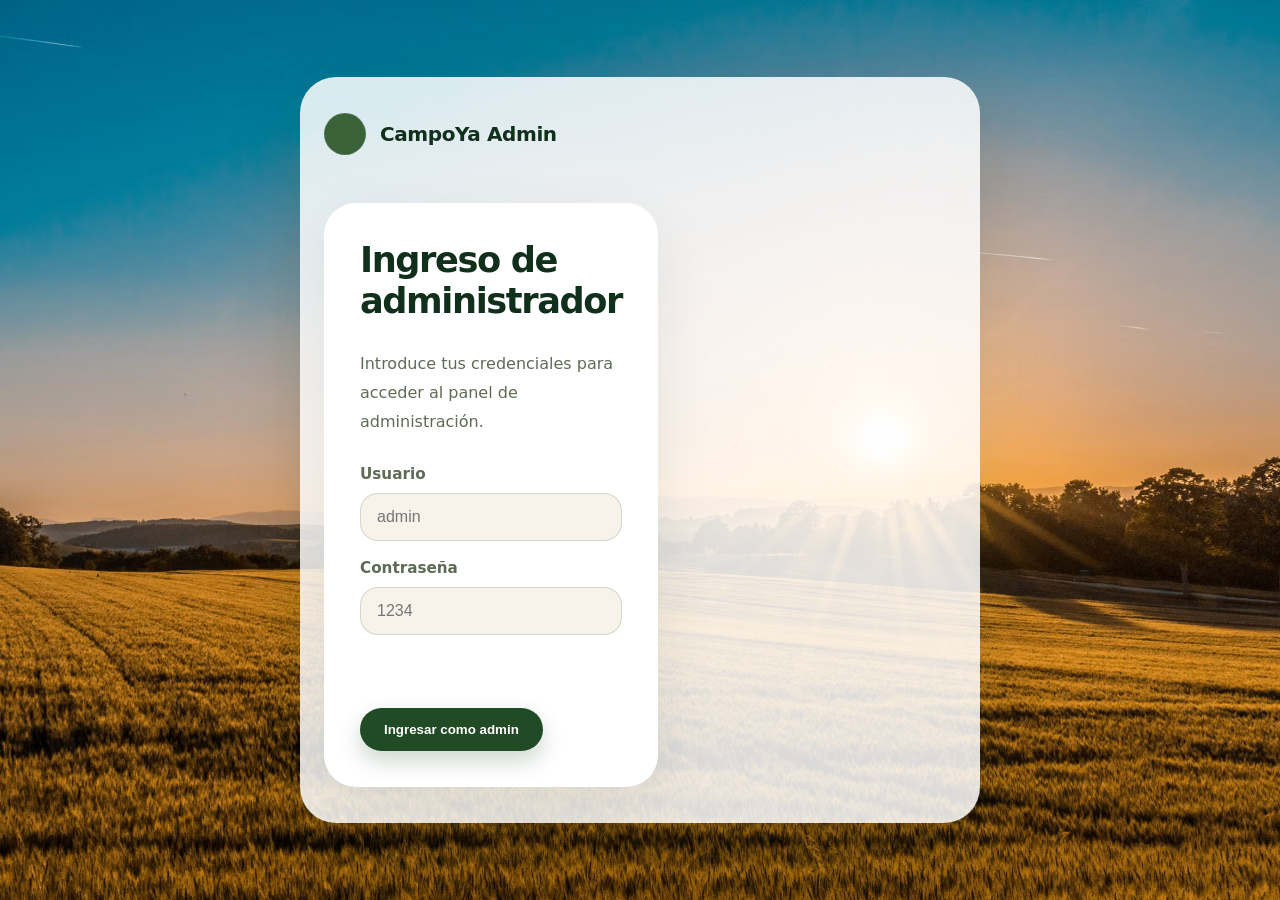
==== Frontend/admin.html @ e8811bdb "creacion del Login" ====
<!DOCTYPE html>
<html lang="es">
<head>
    <meta charset="UTF-8">
    <meta name="viewport" content="width=device-width, initial-scale=1.0">
    <title>Admin - CampoYa</title>
    <link rel="stylesheet" href="styles/styles.css">
    <link rel="stylesheet" href="styles/estilologin.css">
</head>
<body class="admin-login">
    <main class="page">
        <header class="topbar">
            <a href="index.html" class="brand">
                <span class="brand-circle"></span>
                CampoYa Admin
            </a>
        </header>

        <section class="hero">
            <div class="login-panel" id="loginPanel">
                <h1>Ingreso de administrador</h1>
                <p>Introduce tus credenciales para acceder al panel de administración.</p>
                <form id="adminLoginForm">
                    <label>
                        Usuario
                        <input type="text" name="username" placeholder="admin" required>
                    </label>
                    <label>
                        Contraseña
                        <input type="password" name="password" placeholder="1234" required>
                    </label>
                    <p class="error-msg" id="loginError" aria-live="polite"></p>
                    <button type="submit" class="primary">Ingresar como admin</button>
                </form>
            </div>

            <div class="admin-panel" id="adminPanel" hidden>
                <div class="admin-header">
                    <h1>Panel de administración</h1>
                    <button id="logoutButton" class="secondary">Cerrar sesión</button>
                </div>
                <div class="admin-content">
                    <div class="admin-card">
                        <h2>Bienvenido, admin</h2>
                        <p>Desde aquí puedes revisar pedidos, gestionar productos y ver el estado del sitio.</p>
                    </div>
                    <div class="admin-card">
                        <h3>Acciones disponibles</h3>
                        <ul>
                            <li>Ver lista de pedidos recientes</li>
                            <li>Gestionar productos y granjas</li>
                            <li>Revisar información de entregas</li>
                        </ul>
                    </div>
                </div>
            </div>
        </section>
    </main>

    <script src="admin/admin.js" defer></script>
</body>
</html>
---- Frontend/styles/styles.css ----
:root {
            --bg: #f3ecdb;
            --surface: #ffffff;
            --surface-soft: #f7f3ea;
            --text: #10301b;
            --text-muted: #5f6b55;
            --green: #214b24;
            --green-soft: #e3f2d9;
            --accent: #f39c2d;
            --shadow: 0 20px 60px rgba(22, 42, 23, 0.08);
            --radius: 28px;
            --card-radius: 24px;
        }

        * {
            box-sizing: border-box;
        }

        body {
            margin: 0;
            font-family: Inter, system-ui, -apple-system, BlinkMacSystemFont, "Segoe UI", sans-serif;
            background: radial-gradient(circle at top left, rgba(198, 229, 181, 0.4), transparent 35%),
                        radial-gradient(circle at bottom right, rgba(227, 236, 186, 0.55), transparent 28%),
                        var(--bg);
            color: var(--text);
        }

        .page {
            max-width: 1240px;
            margin: 0 auto;
            padding: 36px 24px 64px;
        }

        .topbar {
            display: flex;
            align-items: center;
            justify-content: space-between;
            gap: 16px;
            flex-wrap: wrap;
        }

        .brand {
            display: inline-flex;
            align-items: center;
            gap: 14px;
            font-weight: 700;
            font-size: 1.25rem;
            letter-spacing: -0.02em;
                text-decoration: none;
                color: var(--text);
        }

        .brand-circle {
            width: 42px;
            height: 42px;
            border-radius: 50%;
            background: #3a6238;
            box-shadow: inset 0 0 0 1px rgba(255,255,255,0.1);
            text-decoration: none;
        }

        .nav-links {
            display: flex;
            gap: 26px;
            list-style: none;
            padding: 0;
            margin: 0;
            color: var(--text-muted);
            font-size: 0.96rem;
        }

        .nav-links li a {
            text-decoration: none;
            color: inherit;
            transition: color 0.2s ease;
        }

        .nav-links li a:hover {
            color: var(--green);
        }

        .login-btn {
            padding: 14px 24px;
            border-radius: 999px;
            border: none;
            background: var(--green);
            color: white;
            font-weight: 600;
            cursor: pointer;
            transition: transform 0.2s ease, box-shadow 0.2s ease;
        }

        .login-btn:hover {
            transform: translateY(-1px);
            box-shadow: 0 14px 30px rgba(33, 75, 36, 0.18);
        }

        .hero {
            display: grid;
            grid-template-columns: 1.2fr 1fr;
            gap: 46px;
            align-items: center;
            margin-top: 48px;
        }

        .hero-main {
            max-width: 620px;
        }

        .search-panel {
            display: inline-flex;
            align-items: center;
            gap: 16px;
            background: var(--surface);
            padding: 14px 18px;
            border-radius: 999px;
            box-shadow: var(--shadow);
            margin-top: 28px;
            border: 1px solid rgba(33, 75, 36, 0.08);
        }

        .search-panel span {
            display: inline-flex;
            align-items: center;
            gap: 10px;
            font-size: 0.92rem;
            color: var(--green);
        }

        .search-panel svg {
            width: 18px;
            height: 18px;
            color: var(--green);
        }

        .search-panel button {
            padding: 10px 24px;
            border-radius: 999px;
            border: none;
            background: var(--green);
            color: white;
            font-weight: 600;
            cursor: pointer;
            box-shadow: 0 10px 22px rgba(33, 75, 36, 0.22);
        }

        .hero-title {
            font-size: clamp(3rem, 4.5vw, 4.5rem);
            line-height: 0.95;
            margin: 26px 0 18px;
            letter-spacing: -0.06em;
        }

        .hero-title em {
            font-style: normal;
            font-weight: 700;
            color: #2d6b33;
        }

        .hero-copy {
            max-width: 560px;
            color: var(--text-muted);
            line-height: 1.85;
            font-size: 1rem;
        }

        .actions {
            display: flex;
            flex-wrap: wrap;
            gap: 14px;
            margin: 34px 0 40px;
        }

        .actions .primary,
        .actions .secondary {
            padding: 16px 28px;
            border-radius: 999px;
            font-weight: 700;
            border: none;
            cursor: pointer;
        }

        .actions .primary {
            color: white;
            background: linear-gradient(135deg, #e5891f, #f5b24e);
        }

        .actions .secondary {
            background: var(--surface);
            color: var(--text);
            box-shadow: 0 18px 40px rgba(20, 40, 24, 0.08);
        }

        .stats-grid {
            display: grid;
            grid-template-columns: repeat(3, minmax(0, 1fr));
            gap: 18px;
        }

        .stat-card {
            padding: 24px;
            border-radius: 24px;
            background: var(--surface);
            box-shadow: var(--shadow);
        }

        .stat-card strong {
            display: block;
            font-size: 1.25rem;
            margin-bottom: 10px;
        }

        .stat-card span {
            color: var(--text-muted);
            font-size: 0.95rem;
            line-height: 1.7;
        }

        .hero-visual {
            position: relative;
            min-height: 520px;
            display: flex;
            align-items: center;
            justify-content: center;
        }

        .visual-card {
            position: relative;
            width: 100%;
            height: 100%;
            min-height: 520px;
            border-radius: 38px;
            background: linear-gradient(180deg, #e9f0dc 0%, #d6e7bc 100%);
            box-shadow: var(--shadow);
            overflow: hidden;
        }

        .circle-dot {
            position: absolute;
            border-radius: 50%;
            background: rgba(80, 135, 71, 0.65);
            filter: blur(1px);
        }

        .circle-dot.small { width: 90px; height: 90px; top: 40px; left: 60px; }
        .circle-dot.medium { width: 120px; height: 120px; top: 100px; right: 70px; }
        .circle-dot.large { width: 130px; height: 130px; bottom: 90px; left: 110px; background: rgba(139, 170, 105, 0.9); }

        .visual-box {
            position: absolute;
            width: 260px;
            height: 220px;
            border-radius: 32px;
            background: rgba(255,255,255,0.72);
            backdrop-filter: blur(10px);
            border: 1px solid rgba(255,255,255,0.9);
            box-shadow: 0 20px 40px rgba(22, 42, 23, 0.08);
        }

        .visual-box.top {
            top: 36px;
            right: -20px;
            transform: rotate(6deg);
        }

        .visual-box.bottom {
            bottom: 40px;
            left: 28px;
            width: 240px;
            height: 180px;
            object-fit: cover;
            background: linear-gradient(180deg, #fff3d0 0%, #f8e8c4 100%);
        }

        .info-bubble {
            position: absolute;
            bottom: 34px;
            right: 26px;
            width: 100%;
            max-width: 320px;
            padding: 18px 20px;
            border-radius: 30px;
            background: white;
            box-shadow: 0 24px 48px rgba(20, 50, 24, 0.12);
            display: flex;
            gap: 16px;
            align-items: center;
        }

        .info-icon {
            width: 46px;
            height: 46px;
            border-radius: 18px;
            background: linear-gradient(135deg, #e7f4db, #d2e7ba);
            display: grid;
            place-items: center;
            box-shadow: inset 0 0 0 1px rgba(33,75,36,0.08);
        }

        .info-icon svg {
            width: 26px;
            height: 26px;
        }

        .info-text strong {
            display: block;
            font-size: 0.98rem;
            margin-bottom: 6px;
        }

        .info-text small {
            color: var(--text-muted);
            font-size: 0.92rem;
            line-height: 1.6;
        }
---- Frontend/styles/estilologin.css ----
@media (max-width: 980px) {
    .hero {
        grid-template-columns: 1fr;
        
    }

    .stats-grid {
        grid-template-columns: 1fr;
    }

    .hero-visual {
        min-height: 460px;
    }
}

@media (max-width: 720px) {
    .topbar {
        flex-direction: column;
        align-items: flex-start;
    }

    .nav-links {
        flex-wrap: wrap;
        gap: 12px;
    }

    .hero {
        margin-top: 28px;
    }

    .hero-title {
        font-size: 2.8rem;
    }

    .search-panel {
        flex-wrap: wrap;
        justify-content: center;
        text-align: center;
    }

    .actions {
        justify-content: center;
    }
}

.admin-login {
    min-height: 100vh;
    display: grid;
    place-items: center;
    background-image: url('fondo-admin.png');
    background-size: cover;
    background-position: center;
    background-repeat: no-repeat;
}

.admin-login .page {
    max-width: 680px;
    width: 100%;
    padding: 36px 24px;
    background: rgba(255, 255, 255, 0.85);
    border-radius: 36px;
    box-shadow: 0 30px 80px rgba(15, 35, 15, 0.16);
}

.admin-login .hero {
    display: grid;
    place-items: center;
    gap: 28px;
}

.login-panel,
.admin-panel {
    background: var(--surface);
    border-radius: 32px;
    padding: 36px;
    box-shadow: var(--shadow);
    max-width: 560px;
    width: 100%;
}

.login-panel h1,
.admin-panel h1 {
    margin-top: 0;
    font-size: 2.2rem;
    letter-spacing: -0.04em;
}

.login-panel p,
.admin-panel p {
    color: var(--text-muted);
    line-height: 1.8;
    margin-bottom: 28px;
}

.login-panel label {
    display: block;
    margin-bottom: 18px;
    font-weight: 600;
    color: var(--text-muted);
    font-size: 0.95rem;
}

.login-panel input {
    width: 100%;
    margin-top: 10px;
    padding: 14px 16px;
    border-radius: 18px;
    border: 1px solid rgba(33, 75, 36, 0.16);
    background: var(--surface-soft);
    color: var(--text);
    font-size: 1rem;
}

.login-panel button {
    margin-top: 8px;
    padding: 14px 24px;
    border-radius: 999px;
    border: none;
    background: var(--green);
    color: white;
    font-weight: 600;
    cursor: pointer;
    box-shadow: 0 10px 22px rgba(33, 75, 36, 0.22);

}

.error-msg {
    color: #b3261e;
    min-height: 1.2rem;
    margin-bottom: 8px;
    font-size: 0.95rem;
}

.admin-header {
    display: flex;
    justify-content: space-between;
    align-items: center;
    gap: 18px;
    flex-wrap: wrap;
    margin-bottom: 32px;
}

.admin-content {
    display: grid;
    gap: 20px;
}

.admin-card {
    background: var(--surface-soft);
    padding: 24px;
    border-radius: 28px;
    border: 1px solid rgba(33, 75, 36, 0.08);
}

.admin-card h2,
.admin-card h3 {
    margin-top: 0;
}

.admin-card ul {
    padding-left: 20px;
    margin: 0;
    color: var(--text-muted);
}

.admin-card li {
    margin-bottom: 8px;
}
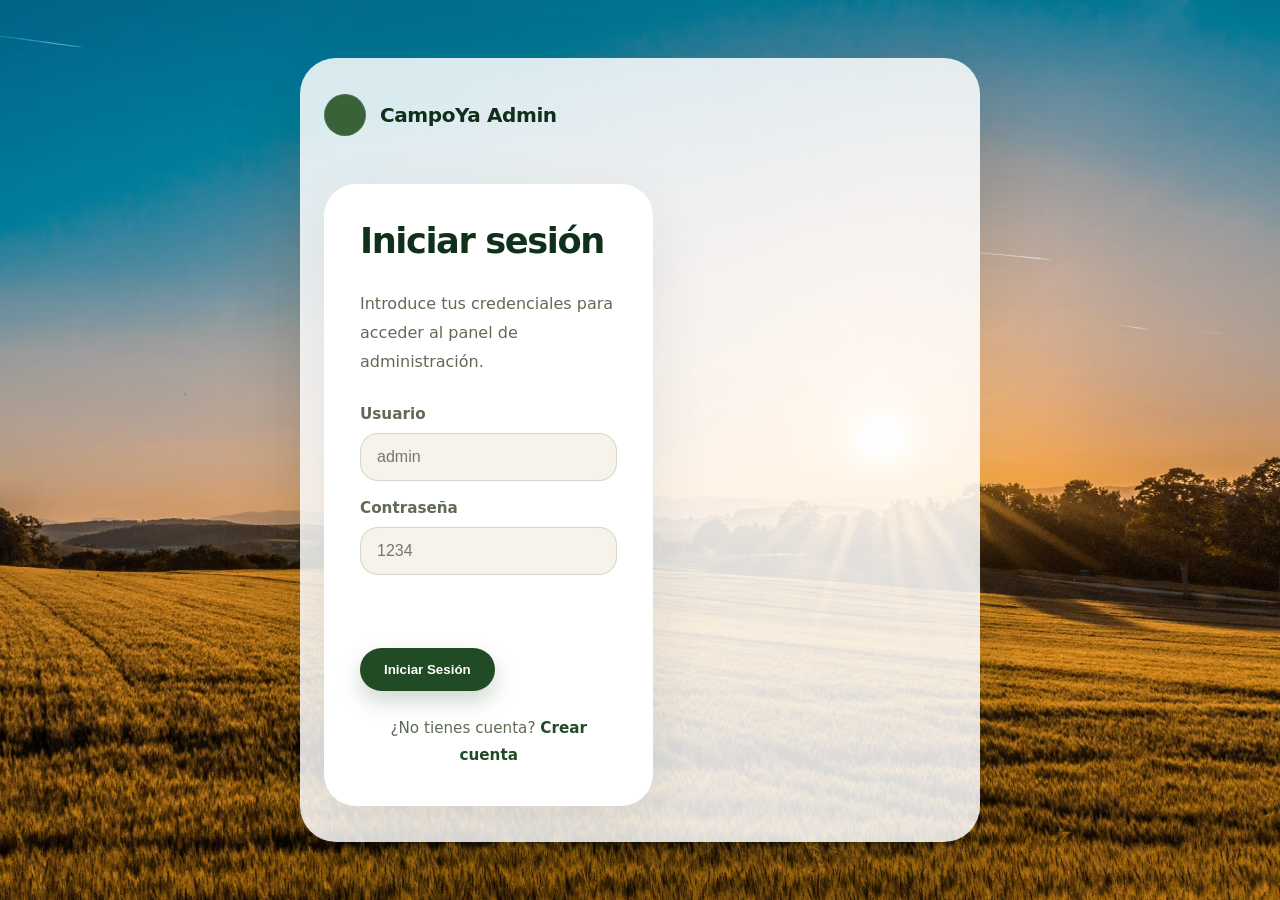
==== commit ea14e570: "creacxion de login y crear cuenta" ====
--- a/Frontend/admin.html
+++ b/Frontend/admin.html
@@ -18,7 +18,7 @@
 
         <section class="hero">
             <div class="login-panel" id="loginPanel">
-                <h1>Ingreso de administrador</h1>
+                <h1>Iniciar sesión</h1>
                 <p>Introduce tus credenciales para acceder al panel de administración.</p>
                 <form id="adminLoginForm">
                     <label>
@@ -30,30 +30,14 @@
                         <input type="password" name="password" placeholder="1234" required>
                     </label>
                     <p class="error-msg" id="loginError" aria-live="polite"></p>
-                    <button type="submit" class="primary">Ingresar como admin</button>
+                    <button type="submit" class="primary">Iniciar Sesión</button>
                 </form>
+                <div class="form-footer">
+                    <p>¿No tienes cuenta? <a href="registro.html">Crear cuenta</a></p>
+                </div>
             </div>
 
-            <div class="admin-panel" id="adminPanel" hidden>
-                <div class="admin-header">
-                    <h1>Panel de administración</h1>
-                    <button id="logoutButton" class="secondary">Cerrar sesión</button>
-                </div>
-                <div class="admin-content">
-                    <div class="admin-card">
-                        <h2>Bienvenido, admin</h2>
-                        <p>Desde aquí puedes revisar pedidos, gestionar productos y ver el estado del sitio.</p>
-                    </div>
-                    <div class="admin-card">
-                        <h3>Acciones disponibles</h3>
-                        <ul>
-                            <li>Ver lista de pedidos recientes</li>
-                            <li>Gestionar productos y granjas</li>
-                            <li>Revisar información de entregas</li>
-                        </ul>
-                    </div>
-                </div>
-            </div>
+           
         </section>
     </main>
 
--- a/Frontend/styles/estilologin.css
+++ b/Frontend/styles/estilologin.css
@@ -166,3 +166,135 @@
 .admin-card li {
     margin-bottom: 8px;
 }
+
+.register-panel {
+    background: var(--surface);
+    border-radius: 32px;
+    padding: 36px;
+    box-shadow: var(--shadow);
+    max-width: 560px;
+    width: 100%;
+}
+
+.register-panel h1 {
+    margin-top: 0;
+    font-size: 2.2rem;
+    letter-spacing: -0.04em;
+}
+
+.register-panel p {
+    color: var(--text-muted);
+    line-height: 1.8;
+    margin-bottom: 28px;
+}
+
+.register-panel label {
+    display: block;
+    margin-bottom: 18px;
+    font-weight: 600;
+    color: var(--text-muted);
+    font-size: 0.95rem;
+}
+
+.register-panel input {
+    width: 100%;
+    margin-top: 10px;
+    padding: 14px 16px;
+    border-radius: 18px;
+    border: 1px solid rgba(33, 75, 36, 0.16);
+    background: var(--surface-soft);
+    color: var(--text);
+    font-size: 1rem;
+}
+
+.register-panel button {
+    margin-top: 8px;
+    padding: 14px 24px;
+    border-radius: 999px;
+    border: none;
+    background: var(--green);
+    color: white;
+    font-weight: 600;
+    cursor: pointer;
+    box-shadow: 0 10px 22px rgba(33, 75, 36, 0.22);
+    width: 100%;
+}
+
+.success-msg {
+    color: #2d6b33;
+    min-height: 1.2rem;
+    margin-bottom: 8px;
+    font-size: 0.95rem;
+    font-weight: 600;
+}
+
+.form-footer {
+    margin-top: 24px;
+    text-align: center;
+}
+
+.form-footer p {
+    margin: 0;
+    color: var(--text-muted);
+    font-size: 0.95rem;
+}
+
+.form-footer a {
+    color: var(--green);
+    text-decoration: none;
+    font-weight: 600;
+    transition: color 0.2s ease;
+}
+
+.form-footer a:hover {
+    color: #1a3a1a;
+}
+
+.role-selector {
+    margin: 24px 0;
+}
+
+.role-selector > label {
+    display: block;
+    font-weight: 600;
+    color: var(--text-muted);
+    font-size: 0.95rem;
+    margin-bottom: 12px;
+}
+
+.role-buttons {
+    display: grid;
+    grid-template-columns: 1fr 1fr;
+    gap: 14px;
+}
+
+.role-btn {
+    padding: 16px 14px;
+    border-radius: 18px;
+    border: 2px solid rgba(33, 75, 36, 0.2);
+    background: var(--surface-soft);
+    color: var(--text);
+    font-weight: 600;
+    cursor: pointer;
+    font-size: 0.95rem;
+    display: flex;
+    flex-direction: column;
+    align-items: center;
+    gap: 8px;
+    transition: all 0.2s ease;
+}
+
+.role-btn:hover {
+    border-color: var(--green);
+    background: var(--green-soft);
+}
+
+.role-btn.active {
+    border-color: var(--green);
+    background: var(--green);
+    color: white;
+}
+
+.role-icon {
+    font-size: 1.5rem;
+}
